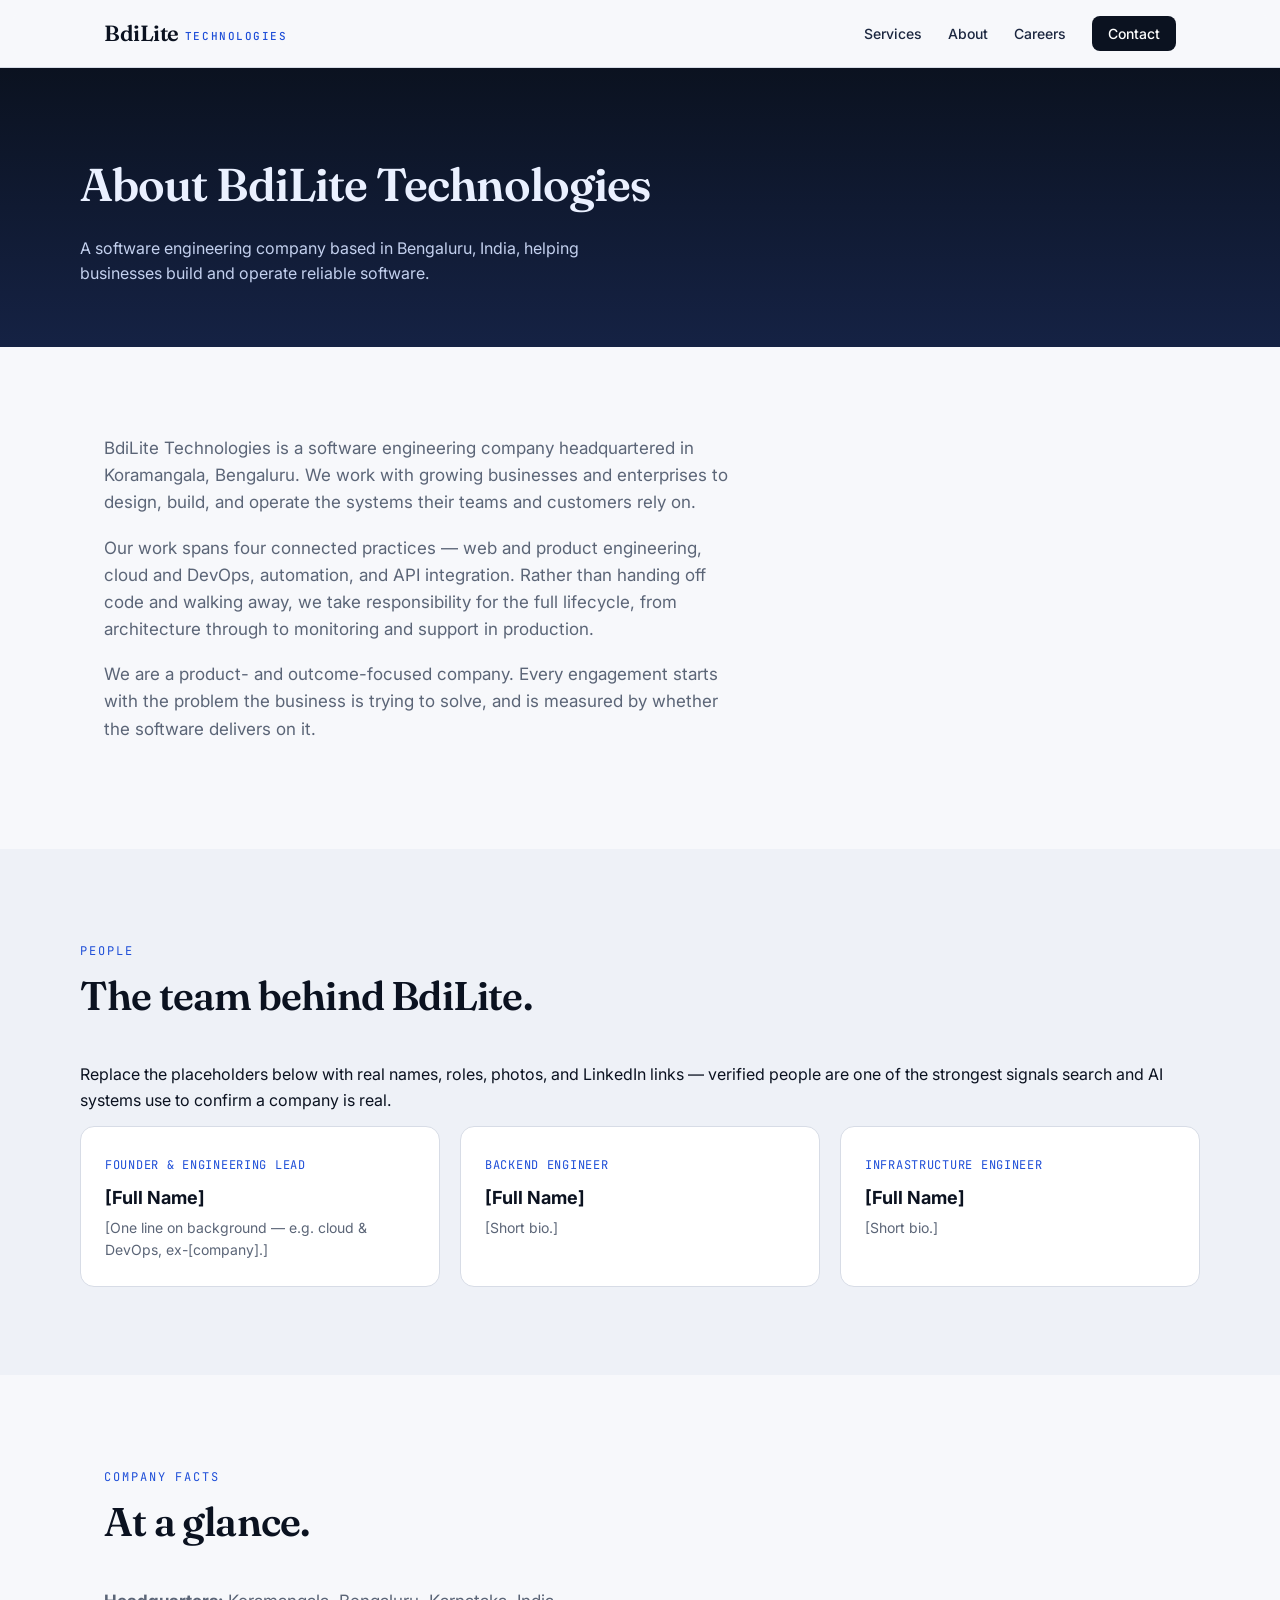
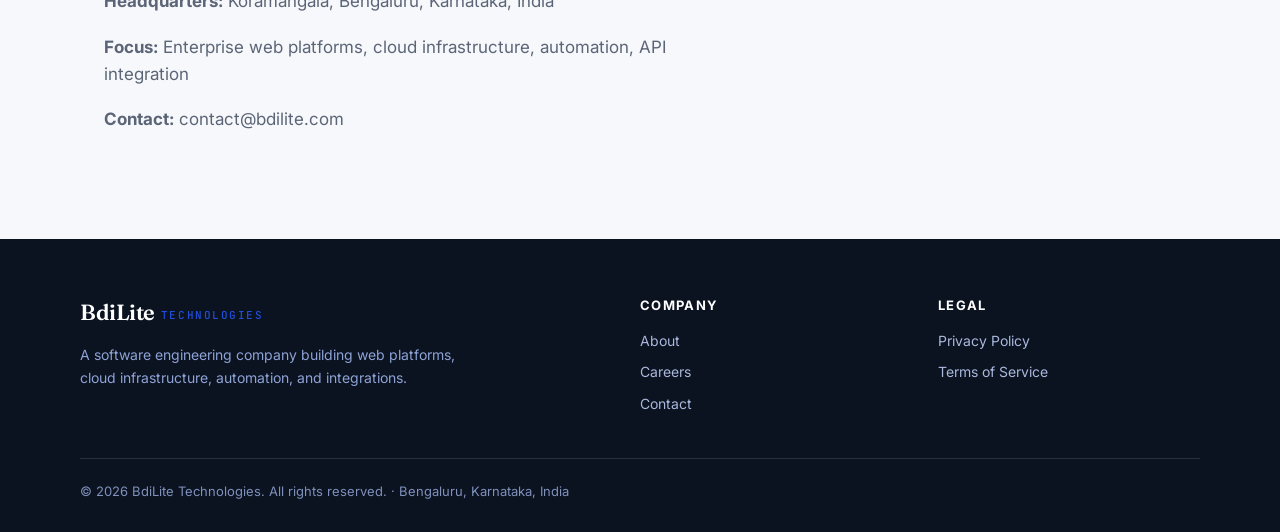
==== about.html @ 437dc438 "Add files via upload" ====
<!DOCTYPE html>
<html lang="en">
<head>
<meta charset="UTF-8">
<meta name="viewport" content="width=device-width, initial-scale=1.0">
<title>About BdiLite Technologies | Software Company in Bengaluru, India</title>
<meta name="description" content="About BdiLite Technologies — a software engineering company in Bengaluru delivering enterprise web platforms, cloud, automation, and API integration.">
<meta name="robots" content="index, follow">
<link rel="canonical" href="https://bdilite.com/about.html">
<meta property="og:title" content="About BdiLite Technologies">
<meta property="og:description" content="A software engineering company in Bengaluru, India.">
<meta property="og:url" content="https://bdilite.com/about.html">
<link rel="preconnect" href="https://fonts.googleapis.com">
<link rel="preconnect" href="https://fonts.gstatic.com" crossorigin>
<link href="https://fonts.googleapis.com/css2?family=Fraunces:opsz,wght@9..144,500;9..144,600&family=Inter:wght@400;500;600;700&family=JetBrains+Mono:wght@500&display=swap" rel="stylesheet">
<link rel="stylesheet" href="styles.css">
<script type="application/ld+json">
{
  "@context":"https://schema.org","@type":"AboutPage",
  "name":"About BdiLite Technologies",
  "url":"https://bdilite.com/about.html",
  "about":{"@type":"Organization","name":"BdiLite Technologies","url":"https://bdilite.com"}
}
</script>
</head>
<body>
<header class="site-header">
  <nav class="navbar">
    <a href="index.html" class="logo">BdiLite<span class="logo-mark">Technologies</span></a>
    <ul class="nav-links">
      <li><a href="index.html#services">Services</a></li>
      <li><a href="about.html">About</a></li>
      <li><a href="careers.html">Careers</a></li>
      <li><a href="index.html#contact" class="nav-cta">Contact</a></li>
    </ul>
  </nav>
</header>
<section class="page-hero">
  <div class="hero-inner">
    <h1>About BdiLite Technologies</h1>
    <p>A software engineering company based in Bengaluru, India, helping businesses build and operate reliable software.</p>
  </div>
</section>
<section class="section">
  <div class="prose">
    <p>BdiLite Technologies is a software engineering company headquartered in Koramangala, Bengaluru. We work with growing businesses and enterprises to design, build, and operate the systems their teams and customers rely on.</p>
    <p>Our work spans four connected practices — web and product engineering, cloud and DevOps, automation, and API integration. Rather than handing off code and walking away, we take responsibility for the full lifecycle, from architecture through to monitoring and support in production.</p>
    <p>We are a product- and outcome-focused company. Every engagement starts with the problem the business is trying to solve, and is measured by whether the software delivers on it.</p>
  </div>
</section>
<section class="section alt">
  <div class="section-head">
    <span class="section-label">People</span>
    <h2>The team behind BdiLite.</h2>
  </div>
  <p class="prose" style="margin-bottom:8px">Replace the placeholders below with real names, roles, photos, and LinkedIn links — verified people are one of the strongest signals search and AI systems use to confirm a company is real.</p>
  <div class="team">
    <div class="member"><span class="role">Founder & Engineering Lead</span><h3>[Full Name]</h3><p>[One line on background — e.g. cloud & DevOps, ex-[company].]</p></div>
    <div class="member"><span class="role">Backend Engineer</span><h3>[Full Name]</h3><p>[Short bio.]</p></div>
    <div class="member"><span class="role">Infrastructure Engineer</span><h3>[Full Name]</h3><p>[Short bio.]</p></div>
  </div>
</section>
<section class="section">
  <div class="section-head"><span class="section-label">Company facts</span><h2>At a glance.</h2></div>
  <div class="prose">
    <p><strong>Headquarters:</strong> Koramangala, Bengaluru, Karnataka, India</p>
    <p><strong>Focus:</strong> Enterprise web platforms, cloud infrastructure, automation, API integration</p>
    <p><strong>Contact:</strong> <a href="mailto:contact@bdilite.com">contact@bdilite.com</a></p>
  </div>
</section>
<footer class="site-footer">
  <div class="footer-inner">
    <div class="footer-brand"><span class="logo">BdiLite<span class="logo-mark">Technologies</span></span><p>A software engineering company building web platforms, cloud infrastructure, automation, and integrations.</p></div>
    <div class="footer-col"><h4>Company</h4><a href="about.html">About</a><a href="careers.html">Careers</a><a href="index.html#contact">Contact</a></div>
    <div class="footer-col"><h4>Legal</h4><a href="privacy.html">Privacy Policy</a><a href="terms.html">Terms of Service</a></div>
  </div>
  <div class="footer-legal"><p>© 2026 BdiLite Technologies. All rights reserved. · Bengaluru, Karnataka, India</p></div>
</footer>
</body>
</html>
---- styles.css ----
:root{
  --ink:#0b1220;
  --slate:#1c2740;
  --paper:#f7f8fb;
  --paper-2:#eef1f7;
  --line:#d7dce6;
  --muted:#5b6577;
  --brand:#1f4fd8;
  --brand-deep:#15308a;
  --accent:#2bb1a6;
  --white:#ffffff;
  --maxw:1120px;
}
*{box-sizing:border-box;margin:0;padding:0}
html{scroll-behavior:smooth}
body{
  font-family:"Inter",system-ui,sans-serif;
  color:var(--ink);
  background:var(--paper);
  line-height:1.6;
  -webkit-font-smoothing:antialiased;
}
a{color:inherit;text-decoration:none}

/* ---------- Header ---------- */
.site-header{
  position:sticky;top:0;z-index:50;
  background:rgba(247,248,251,.85);
  backdrop-filter:blur(10px);
  border-bottom:1px solid var(--line);
}
.navbar{
  max-width:var(--maxw);margin:0 auto;
  padding:16px 24px;
  display:flex;align-items:center;justify-content:space-between;
}
.logo{
  font-family:"Fraunces",serif;font-weight:600;font-size:22px;
  letter-spacing:-.02em;color:var(--ink);display:inline-flex;align-items:baseline;gap:6px;
}
.logo-mark{
  font-family:"JetBrains Mono",monospace;font-size:11px;font-weight:500;
  text-transform:uppercase;letter-spacing:.14em;color:var(--brand);
  transform:translateY(-1px);
}
.nav-links{list-style:none;display:flex;gap:26px;align-items:center}
.nav-links a{font-size:14px;font-weight:500;color:var(--slate)}
.nav-links a:hover{color:var(--brand)}
.nav-cta{
  background:var(--ink);color:var(--white)!important;
  padding:9px 16px;border-radius:8px;
}
.nav-cta:hover{background:var(--brand)}

/* ---------- Hero ---------- */
.hero{
  background:
    radial-gradient(1200px 500px at 80% -10%, rgba(31,79,216,.14), transparent 60%),
    linear-gradient(180deg,#0b1220 0%,#132043 100%);
  color:#eaf0ff;
  padding:100px 24px 90px;
}
.hero-inner{max-width:var(--maxw);margin:0 auto}
.eyebrow{
  font-family:"JetBrains Mono",monospace;font-size:12px;
  text-transform:uppercase;letter-spacing:.18em;color:#8fb0ff;margin-bottom:22px;
}
.hero h1{
  font-family:"Fraunces",serif;font-weight:600;
  font-size:clamp(34px,5.5vw,60px);line-height:1.05;
  letter-spacing:-.025em;max-width:16ch;margin-bottom:22px;
}
.hero-sub{font-size:clamp(16px,2vw,19px);color:#c3d0ee;max-width:56ch;margin-bottom:34px}
.hero-actions{display:flex;gap:14px;flex-wrap:wrap;margin-bottom:56px}
.btn{
  display:inline-block;font-weight:600;font-size:15px;
  padding:13px 22px;border-radius:10px;transition:.18s;
}
.btn-primary{background:var(--brand);color:#fff}
.btn-primary:hover{background:#2f61ef;transform:translateY(-1px)}
.btn-ghost{border:1px solid rgba(255,255,255,.28);color:#eaf0ff}
.btn-ghost:hover{border-color:#eaf0ff}
.section .btn-ghost{border-color:var(--line);color:var(--slate)}
.section .btn-ghost:hover{border-color:var(--brand);color:var(--brand)}

.hero-stats{
  display:flex;gap:48px;flex-wrap:wrap;
  border-top:1px solid rgba(255,255,255,.14);padding-top:26px;
}
.hero-stats dt{font-size:12px;letter-spacing:.08em;text-transform:uppercase;color:#8ea3d6}
.hero-stats dd{font-family:"Fraunces",serif;font-size:30px;font-weight:600;color:#fff;margin-top:4px}

/* ---------- Sections ---------- */
.section{max-width:var(--maxw);margin:0 auto;padding:88px 24px}
.section.alt{background:var(--paper-2);max-width:none}
.section.alt > *{max-width:var(--maxw);margin-left:auto;margin-right:auto}
.section-head{margin-bottom:44px}
.section-label{
  font-family:"JetBrains Mono",monospace;font-size:12px;
  text-transform:uppercase;letter-spacing:.16em;color:var(--brand);
}
.section-head h2{
  font-family:"Fraunces",serif;font-weight:600;
  font-size:clamp(26px,3.4vw,40px);line-height:1.1;
  letter-spacing:-.02em;margin-top:12px;max-width:20ch;
}
.prose{max-width:64ch}
.prose p{color:var(--muted);font-size:17px;margin-bottom:18px}

/* ---------- Cards ---------- */
.cards{display:grid;grid-template-columns:repeat(auto-fit,minmax(240px,1fr));gap:18px}
.card{
  background:var(--white);border:1px solid var(--line);border-radius:14px;
  padding:26px 24px;transition:.18s;position:relative;
}
.card:hover{transform:translateY(-3px);border-color:var(--brand);box-shadow:0 12px 30px rgba(15,32,90,.08)}
.card-index{
  font-family:"JetBrains Mono",monospace;font-size:12px;color:var(--accent);
  letter-spacing:.1em;
}
.card h3{font-size:19px;margin:12px 0 8px;letter-spacing:-.01em}
.card p{color:var(--muted);font-size:15px}

/* ---------- Steps ---------- */
.steps{list-style:none;display:grid;grid-template-columns:repeat(auto-fit,minmax(220px,1fr));gap:22px}
.steps li{border-top:2px solid var(--ink);padding-top:16px}
.step-num{font-family:"JetBrains Mono",monospace;font-size:13px;color:var(--brand);letter-spacing:.1em}
.steps h3{font-size:18px;margin:8px 0 6px}
.steps p{color:var(--muted);font-size:15px}

/* ---------- Contact ---------- */
.contact-grid{display:grid;grid-template-columns:repeat(auto-fit,minmax(260px,1fr));gap:32px}
.contact-block h3{font-size:15px;text-transform:uppercase;letter-spacing:.06em;color:var(--slate);margin:20px 0 6px}
.contact-block h3:first-child{margin-top:0}
.contact-block a{color:var(--brand);font-weight:500}
.contact-block address{font-style:normal;color:var(--muted);margin-bottom:22px;line-height:1.8}

/* ---------- Footer ---------- */
.site-footer{background:var(--ink);color:#c3cee6;padding:56px 24px 26px}
.footer-inner{
  max-width:var(--maxw);margin:0 auto;
  display:grid;grid-template-columns:2fr 1fr 1fr;gap:36px;
  padding-bottom:34px;border-bottom:1px solid rgba(255,255,255,.12);
}
.footer-brand .logo{color:#fff}
.footer-brand p{color:#8ea3d6;font-size:14px;margin-top:14px;max-width:42ch}
.footer-col h4{font-size:13px;text-transform:uppercase;letter-spacing:.1em;color:#fff;margin-bottom:14px}
.footer-col a{display:block;color:#a9b8dc;font-size:14px;margin-bottom:9px}
.footer-col a:hover{color:#fff}
.footer-legal{max-width:var(--maxw);margin:22px auto 0;font-size:13px;color:#7f90bb}
.footer-legal p{margin-bottom:4px}

/* ---------- Sub-page hero ---------- */
.page-hero{
  background:linear-gradient(180deg,#0b1220,#152244);color:#eaf0ff;
  padding:80px 24px 60px;
}
.page-hero .hero-inner{max-width:var(--maxw);margin:0 auto}
.page-hero h1{font-family:"Fraunces",serif;font-weight:600;font-size:clamp(30px,4.4vw,46px);letter-spacing:-.02em;margin-bottom:14px}
.page-hero p{color:#c3d0ee;max-width:56ch}

/* ---------- Legal / long-form ---------- */
.legal{max-width:760px;margin:0 auto;padding:64px 24px}
.legal h2{font-family:"Fraunces",serif;font-size:24px;margin:34px 0 12px}
.legal p{color:var(--muted);margin-bottom:14px}
.legal .updated{font-family:"JetBrains Mono",monospace;font-size:12px;color:var(--brand);letter-spacing:.08em;text-transform:uppercase}

/* ---------- Team ---------- */
.team{display:grid;grid-template-columns:repeat(auto-fit,minmax(220px,1fr));gap:20px;margin-top:12px}
.member{background:var(--white);border:1px solid var(--line);border-radius:14px;padding:24px}
.member .role{font-family:"JetBrains Mono",monospace;font-size:12px;color:var(--brand);letter-spacing:.06em;text-transform:uppercase}
.member h3{margin:8px 0 4px;font-size:18px}
.member p{color:var(--muted);font-size:14px}

/* ---------- Responsive ---------- */
@media(max-width:760px){
  .nav-links{gap:14px}
  .nav-links li:not(:last-child){display:none}
  .footer-inner{grid-template-columns:1fr}
  .hero-stats{gap:28px}
}
@media(prefers-reduced-motion:reduce){
  *{scroll-behavior:auto!important;transition:none!important}
}
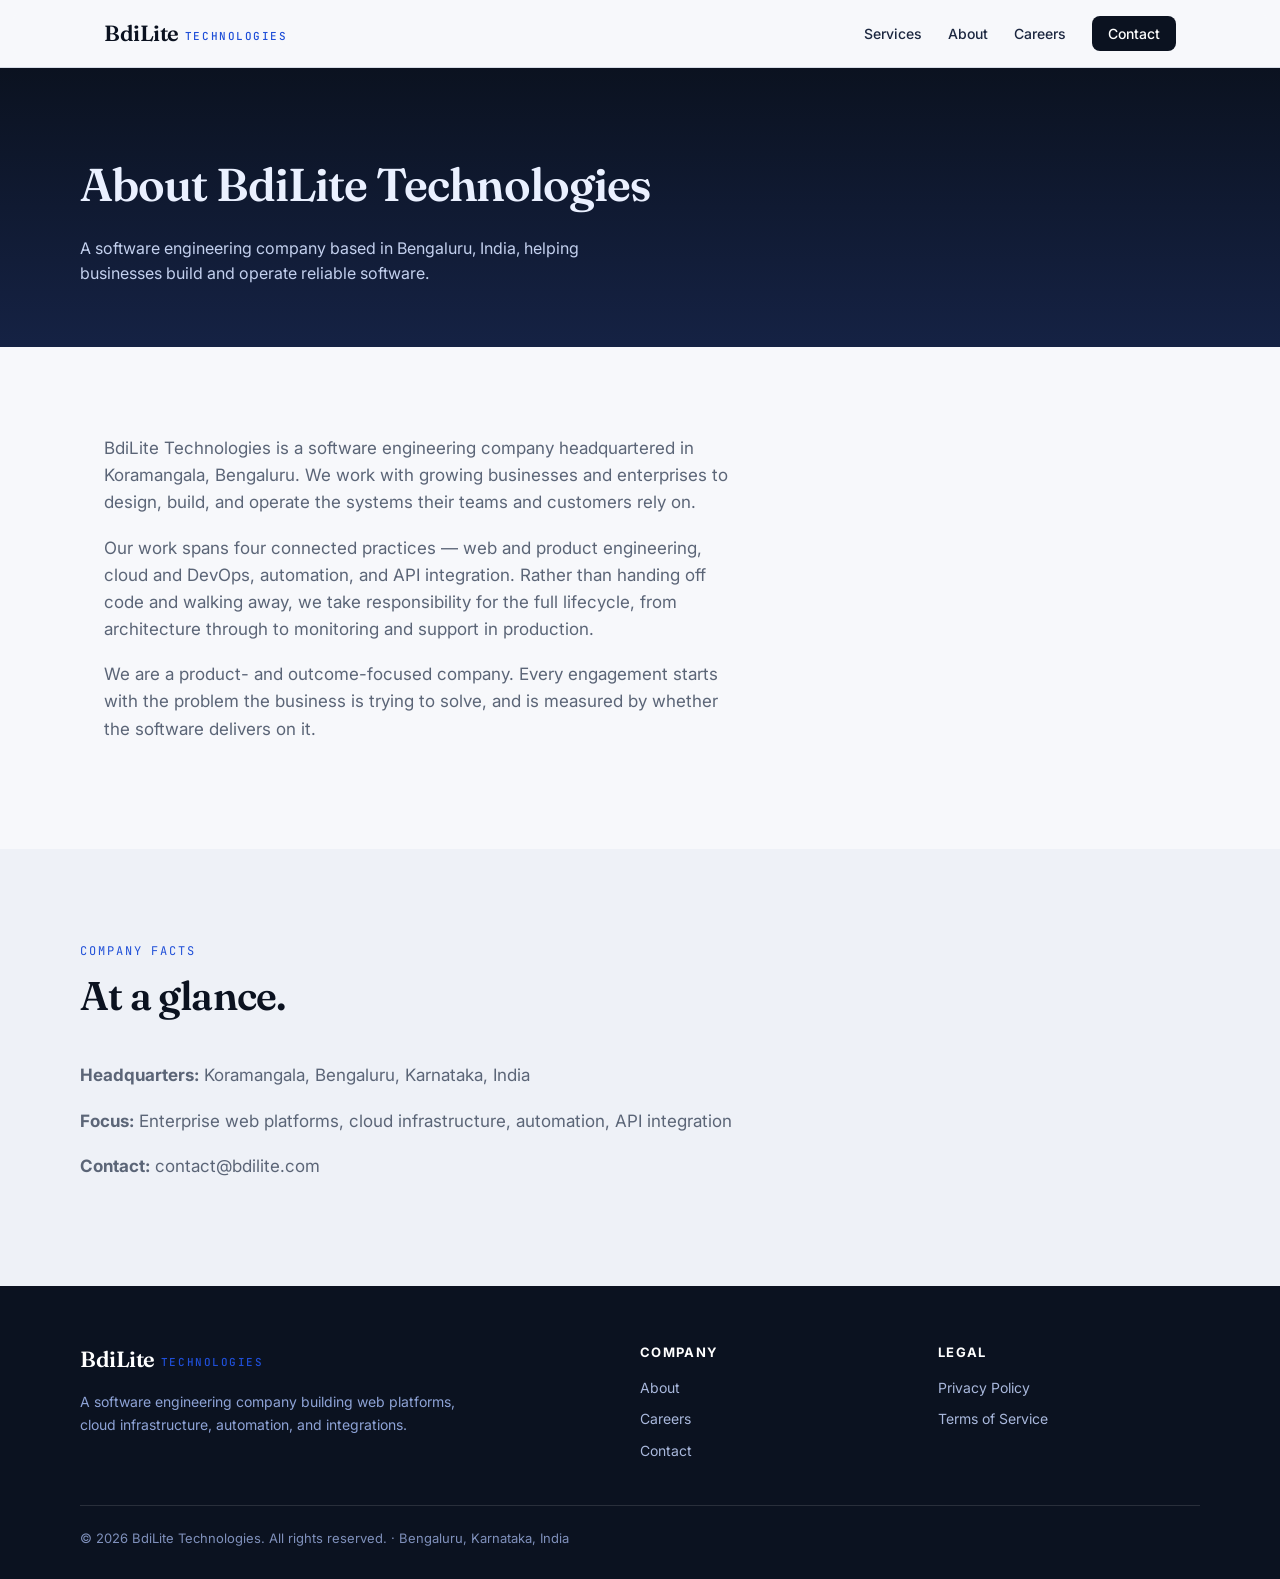
==== commit c1feb483: "Update about.html" ====
--- a/about.html
+++ b/about.html
@@ -49,18 +49,6 @@
   </div>
 </section>
 <section class="section alt">
-  <div class="section-head">
-    <span class="section-label">People</span>
-    <h2>The team behind BdiLite.</h2>
-  </div>
-  <p class="prose" style="margin-bottom:8px">Replace the placeholders below with real names, roles, photos, and LinkedIn links — verified people are one of the strongest signals search and AI systems use to confirm a company is real.</p>
-  <div class="team">
-    <div class="member"><span class="role">Founder & Engineering Lead</span><h3>[Full Name]</h3><p>[One line on background — e.g. cloud & DevOps, ex-[company].]</p></div>
-    <div class="member"><span class="role">Backend Engineer</span><h3>[Full Name]</h3><p>[Short bio.]</p></div>
-    <div class="member"><span class="role">Infrastructure Engineer</span><h3>[Full Name]</h3><p>[Short bio.]</p></div>
-  </div>
-</section>
-<section class="section">
   <div class="section-head"><span class="section-label">Company facts</span><h2>At a glance.</h2></div>
   <div class="prose">
     <p><strong>Headquarters:</strong> Koramangala, Bengaluru, Karnataka, India</p>
